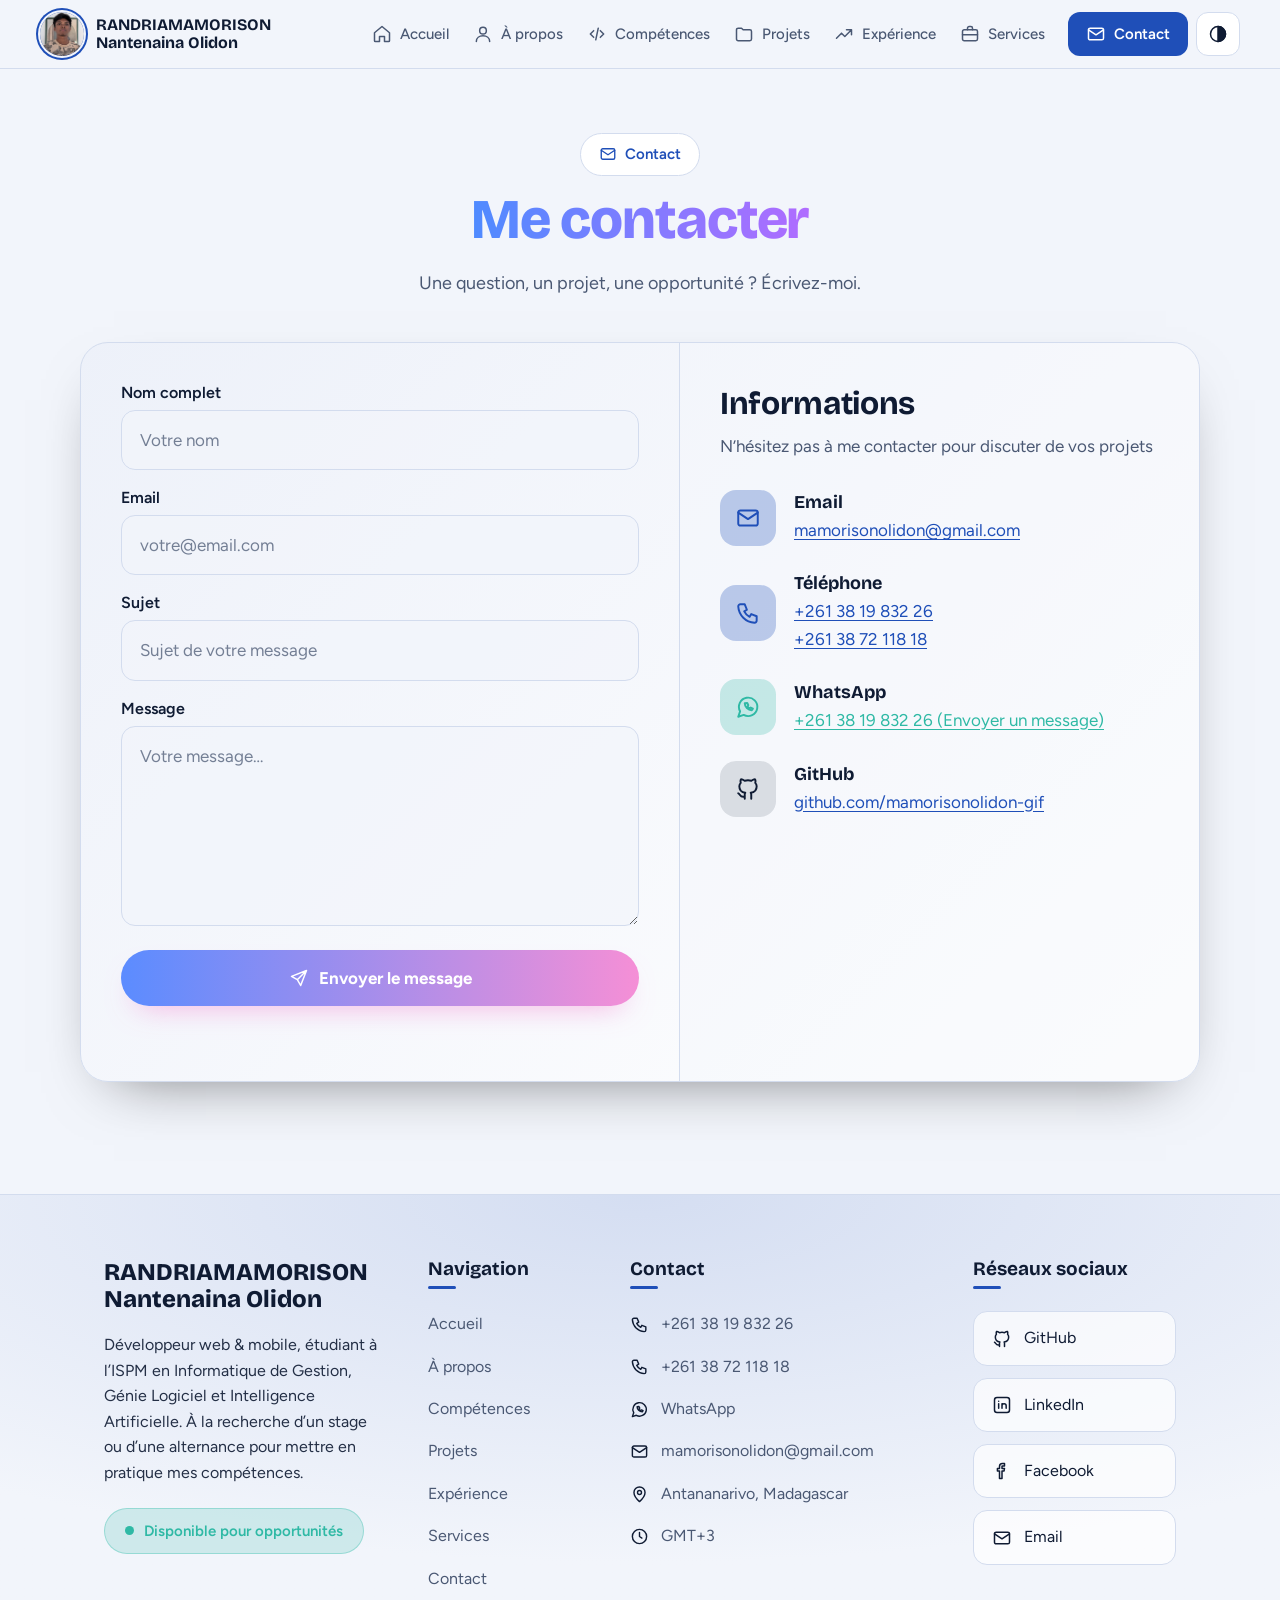
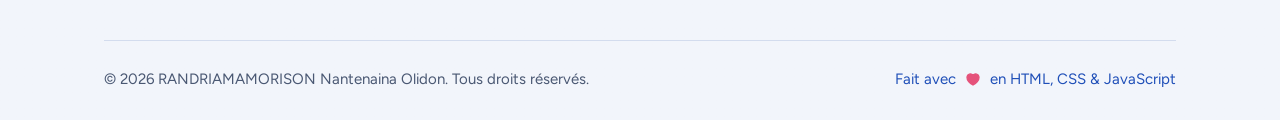
==== contact.html @ e55397c0 "portfolio" ====
<!DOCTYPE html>
<html lang="fr">
<head>
<meta charset="utf-8">
<meta name="viewport" content="width=device-width, initial-scale=1, viewport-fit=cover">
<title>Contact – RANDRIAMAMORISON Nantenaina Olidon</title>
<link href="https://fonts.googleapis.com/css2?family=Bricolage+Grotesque:wght@500;700;800&family=Figtree:wght@400;500;600&display=swap" rel="stylesheet">
<link rel="stylesheet" href="style.css">
</head>
<body>
<svg width="0" height="0" style="position:absolute" aria-hidden="true"><defs>
<symbol id="i-home" viewBox="0 0 24 24"><path d="M3 10.5 12 3l9 7.5V20a1 1 0 0 1-1 1h-5v-6H9v6H4a1 1 0 0 1-1-1z"/></symbol>
<symbol id="i-user" viewBox="0 0 24 24"><circle cx="12" cy="8" r="4"/><path d="M4 21c0-4.4 3.6-7 8-7s8 2.6 8 7"/></symbol>
<symbol id="i-code" viewBox="0 0 24 24"><path d="m8 8-4 4 4 4M16 8l4 4-4 4M13.5 5l-3 14"/></symbol>
<symbol id="i-folder" viewBox="0 0 24 24"><path d="M3 7a2 2 0 0 1 2-2h4l2 2h8a2 2 0 0 1 2 2v9a2 2 0 0 1-2 2H5a2 2 0 0 1-2-2z"/></symbol>
<symbol id="i-trend" viewBox="0 0 24 24"><path d="m3 17 6-6 4 4 8-8M15 7h6v6"/></symbol>
<symbol id="i-brief" viewBox="0 0 24 24"><rect x="3" y="7" width="18" height="13" rx="2"/><path d="M9 7V5a2 2 0 0 1 2-2h2a2 2 0 0 1 2 2v2M3 13h18"/></symbol>
<symbol id="i-mail" viewBox="0 0 24 24"><rect x="3" y="5" width="18" height="14" rx="2"/><path d="m3 7 9 6 9-6"/></symbol>
<symbol id="i-menu" viewBox="0 0 24 24"><path d="M4 6h16M4 12h16M4 18h16"/></symbol>
<symbol id="i-x" viewBox="0 0 24 24"><path d="M6 6l12 12M18 6 6 18"/></symbol>
<symbol id="i-theme" viewBox="0 0 24 24"><circle cx="12" cy="12" r="9"/><path d="M12 3v18a9 9 0 0 0 0-18z" fill="currentColor"/></symbol>
<symbol id="i-github" viewBox="0 0 24 24"><path d="M9 19c-4.3 1.4-4.3-2.5-6-3m12 5v-3.5c0-1 .1-1.4-.5-2 2.8-.3 5.5-1.4 5.5-6a4.6 4.6 0 0 0-1.3-3.2 4.2 4.2 0 0 0-.1-3.2s-1.1-.3-3.5 1.3a12.3 12.3 0 0 0-6.2 0C6.5 2.8 5.4 3.1 5.4 3.1a4.2 4.2 0 0 0-.1 3.2A4.6 4.6 0 0 0 4 9.5c0 4.6 2.7 5.7 5.5 6-.6.6-.6 1.2-.5 2V21"/></symbol>
<symbol id="i-server" viewBox="0 0 24 24"><rect x="3" y="4" width="18" height="6" rx="1.5"/><rect x="3" y="14" width="18" height="6" rx="1.5"/><path d="M7 7h.01M7 17h.01"/></symbol>
<symbol id="i-phone" viewBox="0 0 24 24"><rect x="7" y="2.5" width="10" height="19" rx="2.5"/><path d="M11 18.5h2"/></symbol>
<symbol id="i-db" viewBox="0 0 24 24"><ellipse cx="12" cy="6" rx="8" ry="3"/><path d="M4 6v6c0 1.7 3.6 3 8 3s8-1.3 8-3V6M4 12v6c0 1.7 3.6 3 8 3s8-1.3 8-3v-6"/></symbol>
<symbol id="i-tool" viewBox="0 0 24 24"><path d="M14.7 6.3a4 4 0 0 0-5.4 5.4L3 18l3 3 6.3-6.3a4 4 0 0 0 5.4-5.4l-2.6 2.6-2.4-.6-.6-2.4z"/></symbol>
<symbol id="i-globe" viewBox="0 0 24 24"><circle cx="12" cy="12" r="9"/><path d="M3 12h18M12 3c2.5 2.5 3.5 5.5 3.5 9s-1 6.5-3.5 9c-2.5-2.5-3.5-5.5-3.5-9S9.5 5.5 12 3z"/></symbol>
<symbol id="i-cap" viewBox="0 0 24 24"><path d="m2 9 10-5 10 5-10 5z"/><path d="M6 11.5V16c0 1.5 2.7 3 6 3s6-1.5 6-3v-4.500M22 9v6"/></symbol>
<symbol id="i-branch" viewBox="0 0 24 24"><circle cx="6" cy="5" r="2"/><circle cx="6" cy="19" r="2"/><circle cx="18" cy="8" r="2"/><path d="M6 7v10M18 10c0 4-6 3-12 7"/></symbol>
<symbol id="i-check" viewBox="0 0 24 24"><circle cx="12" cy="12" r="9"/><path d="m8 12.5 3 3 5-6"/></symbol>
<symbol id="i-ext" viewBox="0 0 24 24"><path d="M14 4h6v6M20 4 10 14M18 14v5a1 1 0 0 1-1 1H5a1 1 0 0 1-1-1V7a1 1 0 0 1 1-1h5"/></symbol>
<symbol id="i-arrow" viewBox="0 0 24 24"><path d="M5 12h14M13 6l6 6-6 6"/></symbol>
<symbol id="i-call" viewBox="0 0 24 24"><path d="M5 4h4l2 5-2.5 1.5a11 11 0 0 0 5 5L15 13l5 2v4a2 2 0 0 1-2 2A16 16 0 0 1 3 6a2 2 0 0 1 2-2z"/></symbol>
<symbol id="i-wa" viewBox="0 0 24 24"><path d="M3 21l1.700-5A8.5 8.5 0 1 1 8 19.3z"/><path d="M9 8.5c0 3.500 3 6.500 6.500 6.500l1-1.5-2-1-1 .8a4 4 0 0 1-2-2l.8-1-1-2z"/></symbol>
<symbol id="i-send" viewBox="0 0 24 24"><path d="M21 3 10 14M21 3l-7 18-4-7-7-4z"/></symbol>
<symbol id="i-pin" viewBox="0 0 24 24"><path d="M12 21s7-6.2 7-11.5a7 7 0 0 0-14 0C5 14.8 12 21 12 21z"/><circle cx="12" cy="9.5" r="2.5"/></symbol>
<symbol id="i-clock" viewBox="0 0 24 24"><circle cx="12" cy="12" r="9"/><path d="M12 7v5l3 2"/></symbol>
<symbol id="i-in" viewBox="0 0 24 24"><rect x="3" y="3" width="18" height="18" rx="3"/><path d="M8 10.5V16M8 7.5v.01M12 16v-5.5M12 13c0-1.5 1-2.5 2.5-2.5S17 11.5 17 13v3"/></symbol>
<symbol id="i-fb" viewBox="0 0 24 24"><path d="M15 3h-2.5A3.5 3.5 0 0 0 9 6.5V9H6.5v3H9v9h3v-9h2.5l.5-3h-3V6.5c0-.3.2-.5.5-.5H15z"/></symbol>
<symbol id="i-heart" viewBox="0 0 24 24"><path d="M12 20s-8-4.8-8-10.5A4.5 4.5 0 0 1 12 7a4.5 4.5 0 0 1 8 2.5C20 15.2 12 20 12 20z" fill="currentColor"/></symbol>
</defs></svg>
<header><div class="bar">
<a class="brand" href="index.html" aria-label="Accueil"><span class="logo" aria-hidden="true"><img src="assets/olidon.jpg" alt="" onerror="this.remove()"></span><span class="who"><b>RANDRIAMAMORISON  <br><span>Nantenaina Olidon</span></b></span></a>
<nav id="nav" aria-label="Navigation principale"><a href="index.html#accueil"><svg class="i" aria-hidden="true"><use href="#i-home"/></svg><span>Accueil</span></a><a href="index.html#apropos"><svg class="i" aria-hidden="true"><use href="#i-user"/></svg><span>À propos</span></a><a href="index.html#competences"><svg class="i" aria-hidden="true"><use href="#i-code"/></svg><span>Compétences</span></a><a href="index.html#projets"><svg class="i" aria-hidden="true"><use href="#i-folder"/></svg><span>Projets</span></a><a href="index.html#experience"><svg class="i" aria-hidden="true"><use href="#i-trend"/></svg><span>Expérience</span></a><a href="index.html#services"><svg class="i" aria-hidden="true"><use href="#i-brief"/></svg><span>Services</span></a><a class="nav-contact on" href="contact.html" aria-current="page"><svg class="i" aria-hidden="true"><use href="#i-mail"/></svg><span>Me contacter</span></a></nav>
<div class="actions">
<a class="cta" href="contact.html"><svg class="i" aria-hidden="true"><use href="#i-mail"/></svg>Contact</a>
<button class="ibtn" id="t" type="button" aria-label="Changer de thème"><svg class="i" aria-hidden="true"><use href="#i-theme"/></svg></button>
<button class="ibtn burger" id="bg" type="button" aria-label="Ouvrir le menu" aria-expanded="false" aria-controls="nav"><svg class="i" aria-hidden="true"><use href="#i-menu"/></svg></button>
</div>
</div></header>
<main class="cpage">
<div class="sk-intro">
<span class="sk-pill"><svg class="i" aria-hidden="true"><use href="#i-mail"/></svg>Contact</span>
<h1 class="sk-title">Me contacter</h1>
<p class="sk-sub">Une question, un projet, une opportunité ? Écrivez-moi.</p>
</div>
<div class="cgrid">
<form id="f" class="cform" novalidate>
<div class="fld"><label for="n">Nom complet</label><input id="n" name="nom" type="text" placeholder="Votre nom" autocomplete="name" required></div>
<div class="fld"><label for="e">Email</label><input id="e" name="email" type="email" placeholder="votre@email.com" autocomplete="email" required></div>
<div class="fld"><label for="s">Sujet</label><input id="s" name="sujet" type="text" placeholder="Sujet de votre message"></div>
<div class="fld"><label for="m">Message</label><textarea id="m" name="message" rows="6" placeholder="Votre message…" required></textarea></div>
<button class="cform-send" type="submit"><svg class="i" aria-hidden="true"><use href="#i-send"/></svg>Envoyer le message</button>
<p id="fs" class="fstatus" role="status" aria-live="polite"></p>
</form>
<aside class="cinfo">
<h2>Informations</h2>
<p>N’hésitez pas à me contacter pour discuter de vos projets</p>
<ul class="ci-list">
<li class="ci-item"><span class="ci-ico ico-blue"><svg class="i" aria-hidden="true"><use href="#i-mail"/></svg></span><div><b>Email</b><a href="mailto:mamorisonolidon@gmail.com">mamorisonolidon@gmail.com</a></div></li>
<li class="ci-item"><span class="ci-ico ico-blue"><svg class="i" aria-hidden="true"><use href="#i-call"/></svg></span><div><b>Téléphone</b><a href="tel:+261381983226">+261 38 19 832 26</a><br><a href="tel:+261387211818">+261 38 72 118 18</a></div></li>
<li class="ci-item"><span class="ci-ico ico-green"><svg class="i" aria-hidden="true"><use href="#i-wa"/></svg></span><div><b>WhatsApp</b><a class="wa" href="https://wa.me/261381983226" target="_blank" rel="noopener noreferrer">+261 38 19 832 26 (Envoyer un message)</a></div></li>
<li class="ci-item"><span class="ci-ico ico-grey"><svg class="i" aria-hidden="true"><use href="#i-github"/></svg></span><div><b>GitHub</b><a href="https://github.com/mamorisonolidon-gif" target="_blank" rel="noopener noreferrer">github.com/mamorisonolidon-gif</a></div></li>
</ul>
</aside>
</div>
</main>
<footer class="ft">
<div class="ft-in">
<div class="ft-grid">
<div class="ft-brand">
<a class="ft-name" href="index.html">RANDRIAMAMORISON<br>Nantenaina Olidon</a>
<p>Développeur web &amp; mobile, étudiant à l’ISPM en Informatique de Gestion, Génie Logiciel et Intelligence Artificielle. À la recherche d’un stage ou d’une alternance pour mettre en pratique mes compétences.</p>
<span class="ft-avail"><i aria-hidden="true"></i>Disponible pour opportunités</span>
</div>
<div class="ft-col" role="navigation" aria-label="Navigation du pied de page"><h3>Navigation</h3><ul class="ft-links"><li><a href="index.html#accueil">Accueil</a></li><li><a href="index.html#apropos">À propos</a></li><li><a href="index.html#competences">Compétences</a></li><li><a href="index.html#projets">Projets</a></li><li><a href="index.html#experience">Expérience</a></li><li><a href="index.html#services">Services</a></li><li><a href="contact.html">Contact</a></li></ul></div>
<div class="ft-col"><h3>Contact</h3><ul class="ft-contact">
<li><svg class="i" aria-hidden="true"><use href="#i-call"/></svg><a href="tel:+261381983226">+261 38 19 832 26</a></li>
<li><svg class="i" aria-hidden="true"><use href="#i-call"/></svg><a href="tel:+261387211818">+261 38 72 118 18</a></li>
<li><svg class="i" aria-hidden="true"><use href="#i-wa"/></svg><a href="https://wa.me/261381983226" target="_blank" rel="noopener noreferrer">WhatsApp</a></li>
<li><svg class="i" aria-hidden="true"><use href="#i-mail"/></svg><a href="mailto:mamorisonolidon@gmail.com">mamorisonolidon@gmail.com</a></li>
<li><svg class="i" aria-hidden="true"><use href="#i-pin"/></svg><span>Antananarivo, Madagascar</span></li>
<li><svg class="i" aria-hidden="true"><use href="#i-clock"/></svg><span>GMT+3</span></li>
</ul></div>
<div class="ft-col"><h3>Réseaux sociaux</h3><ul class="ft-social">
<li><a href="https://github.com/mamorisonolidon-gif" target="_blank" rel="noopener noreferrer"><svg class="i" aria-hidden="true"><use href="#i-github"/></svg>GitHub</a></li>
<li><a href="https://www.linkedin.com/in/VOTRE-PROFIL" target="_blank" rel="noopener noreferrer"><svg class="i" aria-hidden="true"><use href="#i-in"/></svg>LinkedIn</a></li>
<li><a href="https://www.facebook.com/Olidon.Randriamamorison" target="_blank" rel="noopener noreferrer"><svg class="i" aria-hidden="true"><use href="#i-fb"/></svg>Facebook</a></li>
<li><a href="mailto:mamorisonolidon@gmail.com"><svg class="i" aria-hidden="true"><use href="#i-mail"/></svg>Email</a></li>
</ul></div>
</div>
<div class="ft-bottom"><span>© 2026 RANDRIAMAMORISON Nantenaina Olidon. Tous droits réservés.</span><span class="ft-made">Fait avec <svg class="i" aria-hidden="true"><use href="#i-heart"/></svg> en HTML, CSS &amp; JavaScript</span></div>
</div>
</footer>
<script src="script.js"></script>
</body>
</html>
---- style.css ----
:root{--bg:#F2F5FB;--surface:#fff;--ink:#0F1B33;--muted:#4A5873;--blue:#1F4FB8;--blue-ink:#fff;--line:#D3DCEE;--code:#0F1B33;--code-ink:#DCE6FA;--hbg:rgba(242,245,251,.88);
--h:'Bricolage Grotesque','Segoe UI',system-ui,sans-serif;--b:'Figtree','Segoe UI',system-ui,sans-serif;
box-sizing:border-box;padding-top:env(safe-area-inset-top,0px);padding-bottom:env(safe-area-inset-bottom,0px)}
@media (prefers-color-scheme:dark){:root:not([data-theme="light"]){--bg:#0B1322;--surface:#131E35;--ink:#E7EDF9;--muted:#9FB0CF;--blue:#7DA5FF;--blue-ink:#0B1322;--line:#24314F;--code:#070D18;--code-ink:#DCE6FA;--hbg:rgba(11,19,34,.88)}}
:root[data-theme="dark"]{--bg:#0B1322;--surface:#131E35;--ink:#E7EDF9;--muted:#9FB0CF;--blue:#7DA5FF;--blue-ink:#0B1322;--line:#24314F;--code:#070D18;--code-ink:#DCE6FA;--hbg:rgba(11,19,34,.88)}
*,*::before,*::after{box-sizing:border-box}
html{scroll-behavior:smooth;scroll-padding-top:calc(88px + env(safe-area-inset-top,0px))}
body{margin:0;background:var(--bg);color:var(--ink);font:400 17px/1.65 var(--b)}
body::before{content:"";position:fixed;inset:0 0 auto;height:env(safe-area-inset-top,0px);background:var(--hbg);z-index:10}
a{color:inherit}
:focus-visible{outline:3px solid var(--blue);outline-offset:3px;border-radius:6px}
header{position:sticky;top:env(safe-area-inset-top,0px);z-index:9;background:var(--hbg);backdrop-filter:blur(10px);border-bottom:1px solid var(--line)}
.bar{max-width:1120px;margin:auto;padding:12px 24px;display:flex;align-items:center;gap:20px;justify-content:space-between}
.brand{display:flex;align-items:center;gap:12px;text-decoration:none;font:700 17px/1.1 var(--h)}
.logo{width:42px;height:42px;border-radius:50%;background:var(--blue);color:var(--blue-ink);display:grid;place-items:center;font:800 16px var(--h)}
nav{display:flex;gap:4px;flex-wrap:wrap}
nav a{text-decoration:none;padding:8px 12px;border-radius:8px;font-weight:500;color:var(--muted)}
nav a:hover{color:var(--ink);background:var(--surface)}
.theme{border:1px solid var(--line);background:var(--surface);color:var(--ink);border-radius:8px;padding:8px 12px;font:500 15px var(--b);cursor:pointer}
main{max-width:1120px;margin:auto;padding:0 24px}
section{padding:88px 0 8px}
h1,h2,h3{font-family:var(--h);line-height:1.08;margin:0}
h1{font-size:clamp(40px,6.4vw,76px);font-weight:800;letter-spacing:-.02em}
h1 span{color:var(--blue)}
h2{font-size:clamp(28px,4vw,40px);font-weight:700;margin-bottom:28px;letter-spacing:-.01em}
h3{font-size:21px;font-weight:700;margin-bottom:8px}
p{margin:0 0 16px;max-width:62ch}
.hero{display:grid;grid-template-columns:1.1fr .9fr;gap:48px;align-items:center;padding-top:72px;min-height:calc(100vh - 80px)}
.lead{font-size:19px;color:var(--muted);margin:24px 0 32px}
.btns{display:flex;gap:12px;flex-wrap:wrap}
.btn{display:inline-block;text-decoration:none;font-weight:600;padding:13px 22px;border-radius:10px;border:1.5px solid var(--blue)}
.btn.p{background:var(--blue);color:var(--blue-ink)}
.btn.s{color:var(--blue)}
.btn:hover{transform:translateY(-1px)}
.code{background:var(--code);color:var(--code-ink);border-radius:14px;overflow:hidden;box-shadow:0 20px 50px -20px rgba(15,27,51,.5);font:14.5px/1.75 ui-monospace,'Cascadia Code',Consolas,monospace}
.code .top{display:flex;gap:7px;padding:12px 16px;background:rgba(255,255,255,.06)}
.code .top i{width:11px;height:11px;border-radius:50%;background:#52627F}
.code pre{margin:0;padding:20px 22px;overflow-x:auto}
.k{color:#7DA5FF}.s{color:#9BE3B0}.c{color:#7E8CA8}
.cur{display:inline-block;width:8px;height:16px;background:#7DA5FF;vertical-align:-2px;animation:b 1.1s steps(2) infinite}
@keyframes b{50%{opacity:0}}
.about{display:grid;grid-template-columns:1.3fr 1fr;gap:48px}
.facts{display:grid;gap:0;border-top:1px solid var(--line);align-self:start}
.facts div{display:flex;justify-content:space-between;gap:16px;padding:14px 0;border-bottom:1px solid var(--line)}
.facts b{font-weight:600}.facts span{color:var(--muted);text-align:right}
.skills{display:grid;grid-template-columns:repeat(3,1fr);gap:20px}
.box{background:var(--surface);border:1px solid var(--line);border-radius:14px;padding:24px}
.tags{display:flex;flex-wrap:wrap;gap:8px;margin-top:12px}
.tags li{list-style:none;border:1px solid var(--line);border-radius:999px;padding:4px 12px;font-size:15px}
ul.tags{padding:0;margin:12px 0 0}
.proj{display:grid;gap:0;border-top:1px solid var(--line)}
.row{display:grid;grid-template-columns:1fr 1.4fr auto;gap:24px;align-items:start;padding:28px 0;border-bottom:1px solid var(--line)}
.row p{margin:0;color:var(--muted)}
.row .tags{margin-top:0;justify-content:flex-end}
.tl{border-left:2px solid var(--blue);padding-left:28px;display:grid;gap:36px;margin-left:6px}
.tl small{color:var(--muted);font-size:15px}
.tl p{margin:6px 0 0;color:var(--muted)}
.svc{display:grid;grid-template-columns:repeat(2,1fr);gap:20px}
.svc p{margin:0;color:var(--muted)}
.contact{text-align:left;padding-bottom:88px}
.contact .mail{font:700 clamp(22px,4vw,40px) var(--h);color:var(--blue);word-break:break-all}
footer{border-top:1px solid var(--line);padding:24px;text-align:center;color:var(--muted);font-size:15px}
.note{font-size:14px;color:var(--muted);margin-top:20px}
@media (max-width:860px){.hero,.about,.skills,.svc{grid-template-columns:1fr}.hero{min-height:0}.row{grid-template-columns:1fr}.row .tags{justify-content:flex-start}.bar{flex-wrap:wrap}}
@media (prefers-reduced-motion:reduce){.cur{animation:none}html{scroll-behavior:auto}.btn:hover{transform:none}}
.logo{position:relative;overflow:hidden}.logo img{position:absolute;inset:0;width:100%;height:100%;object-fit:cover}
.grid4{display:grid;grid-template-columns:repeat(auto-fill,minmax(150px,1fr));gap:12px}
.tile{background:var(--surface);border:1px solid var(--line);border-radius:12px;padding:14px;text-align:center;font-weight:500;font-size:16px}
.tile small{color:var(--muted);font-weight:400}
h3.dot{margin:24px 0 12px}h3.dot::before{content:"";display:inline-block;width:10px;height:10px;border-radius:50%;background:var(--blue);margin-right:10px}
h3.sub{margin:48px 0 4px;font-size:26px}
.cards{display:grid;grid-template-columns:repeat(3,1fr);gap:20px}
.card{display:flex;flex-direction:column;background:var(--surface);border:1px solid var(--line);border-radius:14px;overflow:hidden}
.thumb{aspect-ratio:16/9;display:grid;place-items:center;background:linear-gradient(135deg,var(--blue),#0F1B33);color:#fff;font:700 22px var(--h);text-align:center;padding:12px}
.thumb small{font:400 14px var(--b);opacity:.85}
.card .in{padding:20px;display:flex;flex-direction:column;gap:8px;flex:1}
.card h3{margin:0}.card p{margin:0;color:var(--muted);font-size:16px}
.badge{font-size:13px;color:var(--blue);border:1px solid var(--line);border-radius:999px;padding:2px 10px;align-self:flex-start}
.jobs{display:grid;gap:20px}
.jobhead{display:flex;justify-content:space-between;gap:8px 16px;flex-wrap:wrap;margin-bottom:12px}
.jobhead small{color:var(--muted);font-size:15px}.co{color:var(--blue);font-weight:600}
.box ul:not(.tags){margin:0;padding-left:20px;color:var(--muted)}
.box>h3+.facts{margin-top:8px}.ok{color:#2E8B57;font-weight:600}
.contactgrid{display:grid;grid-template-columns:1fr 1fr;gap:48px}
form label{display:block;font-weight:600;font-size:15px;margin-bottom:6px}
input,textarea{width:100%;font:inherit;color:var(--ink);background:var(--surface);border:1px solid var(--line);border-radius:10px;padding:12px 14px;margin-bottom:16px}
button.btn{cursor:pointer;font:inherit;font-weight:600;width:100%}
code{font-size:.92em}
@media (max-width:860px){.cards,.contactgrid{grid-template-columns:1fr}}
/* ===== Header professionnel & responsive ===== */
html{scroll-padding-top:calc(84px + env(safe-area-inset-top,0px))}
html.nav-open{overflow:hidden}
header{background:var(--hbg);-webkit-backdrop-filter:saturate(160%) blur(12px);backdrop-filter:saturate(160%) blur(12px);transition:box-shadow .2s}
header.sc{box-shadow:0 8px 24px -14px rgba(15,27,51,.4)}
.bar{max-width:1240px;margin:auto;padding:0 20px;height:68px;display:flex;align-items:center;justify-content:space-between;gap:12px;flex-wrap:nowrap}
.brand{display:flex;align-items:center;gap:12px;text-decoration:none;min-width:0;font:inherit}
.brand .logo{flex:none;width:44px;height:44px;box-shadow:0 0 0 2px var(--bg),0 0 0 4px var(--blue)}
.who{display:flex;flex-direction:column;line-height:1.15;min-width:0}
.who b{font:700 16px/1.15 var(--h);white-space:nowrap}
.who small{font-size:12.5px;color:var(--muted);letter-spacing:.02em;white-space:nowrap}
nav{display:flex;gap:2px;flex-wrap:nowrap;margin-left:auto}
nav a{display:flex;align-items:center;gap:8px;padding:9px 11px;border-radius:10px;font-weight:500;font-size:15px;color:var(--muted);text-decoration:none;white-space:nowrap;-webkit-tap-highlight-color:transparent}
nav a:hover{color:var(--ink);background:var(--surface)}
nav a.on{color:var(--blue);background:color-mix(in srgb,var(--blue) 12%,transparent)}
.nav-contact{display:none}
.actions{display:flex;align-items:center;gap:8px}
.i{width:20px;height:20px;fill:none;stroke:currentColor;stroke-width:1.8;stroke-linecap:round;stroke-linejoin:round;flex:none}
.ibtn{width:44px;height:44px;display:grid;place-items:center;border-radius:12px;border:1px solid var(--line);background:var(--surface);color:var(--ink);cursor:pointer;padding:0;-webkit-tap-highlight-color:transparent}
.ibtn:hover{border-color:var(--blue);color:var(--blue)}
.burger{display:none}
.cta{display:inline-flex;align-items:center;gap:8px;background:var(--blue);color:var(--blue-ink);text-decoration:none;font-weight:600;font-size:15px;height:44px;padding:0 18px;border-radius:12px}
.cta:hover{filter:brightness(1.08)}
@media (max-width:1180px){
.burger{display:grid}.cta{display:none}
nav{position:absolute;top:100%;left:0;right:0;margin:0;flex-direction:column;gap:4px;padding:12px 16px calc(16px + env(safe-area-inset-bottom,0px));background:var(--bg);border-bottom:1px solid var(--line);max-height:calc(100vh - 68px - env(safe-area-inset-top,0px));max-height:calc(100dvh - 68px - env(safe-area-inset-top,0px));overflow-y:auto;box-shadow:0 24px 40px -20px rgba(15,27,51,.5);visibility:hidden;opacity:0;transform:translateY(-8px);transition:opacity .18s,transform .18s,visibility .18s}
nav.open{visibility:visible;opacity:1;transform:none}
nav a{min-height:52px;font-size:17px;padding:12px 14px}
nav .nav-contact{display:flex;justify-content:center;background:var(--blue);color:var(--blue-ink);margin-top:8px;font-weight:600}
nav .nav-contact:hover{background:var(--blue);color:var(--blue-ink)}
}
@media (max-width:480px){
.bar{padding:0 12px;height:64px;gap:8px}
.brand{gap:10px}.brand .logo{width:40px;height:40px}
.who b{font-size:15px}.who b span{display:block}
.who small{display:none}
nav{max-height:calc(100vh - 64px - env(safe-area-inset-top,0px));max-height:calc(100dvh - 64px - env(safe-area-inset-top,0px))}
main{padding:0 18px}
}
@media (prefers-reduced-motion:reduce){nav{transition:none}}

.card-links{margin-top:auto;padding-top:16px}
.btn.gh{display:inline-flex;align-items:center;gap:8px;padding:10px 18px;font-size:15px}
.btn.gh .i{width:18px;height:18px;flex:none}

/* ===== Compétences : cartes par catégorie ===== */
:root{--pink:#E5527A;--orange:#E8963A;--teal:#2FB9A5;--c-front:#38BDF8;--c-back:#34D399;--c-mob:#4ADE80;--c-db:#A78BFA;--c-tools:#F472B6;--c-lang:#FBBF24;--grad:linear-gradient(90deg,#4F8BFF,#B06CFF)}
.sk-intro{text-align:center;display:grid;justify-items:center;gap:14px;margin-bottom:44px}
.sk-pill{display:inline-flex;align-items:center;gap:8px;padding:8px 18px;border-radius:999px;background:var(--surface);border:1px solid var(--line);color:var(--blue);font-weight:600;font-size:15px}
.sk-pill .i{width:18px;height:18px}
.sk-title{margin:0;font-size:clamp(32px,5.4vw,56px);font-weight:800;letter-spacing:-.02em;background:var(--grad);-webkit-background-clip:text;background-clip:text;color:transparent;-webkit-text-fill-color:transparent;padding-bottom:.08em}
.sk-sub{margin:0;color:var(--muted);font-size:18px;max-width:none}.sk-sub b{color:var(--blue);margin:0 4px}
.sk-grid{display:grid;grid-template-columns:repeat(3,1fr);gap:24px;align-items:start}
.sk-card{--acc:var(--blue);background:linear-gradient(180deg,color-mix(in srgb,var(--surface) 92%,var(--acc)),var(--surface));border:1px solid var(--line);border-radius:22px;overflow:hidden;box-shadow:0 18px 40px -26px rgba(0,0,0,.55);transition:transform .25s,border-color .25s,box-shadow .25s}
.sk-card:hover{transform:translateY(-4px);border-color:color-mix(in srgb,var(--acc) 55%,var(--line));box-shadow:0 24px 50px -24px color-mix(in srgb,var(--acc) 45%,transparent)}
.c-front{--acc:var(--c-front)}.c-back{--acc:var(--c-back)}.c-mob{--acc:var(--c-mob)}.c-db{--acc:var(--c-db)}.c-tools{--acc:var(--c-tools)}.c-lang{--acc:var(--c-lang)}
.sk-head{display:flex;align-items:center;gap:14px;padding:22px 26px;background:color-mix(in srgb,var(--bg) 55%,transparent);border-bottom:2px solid var(--acc);position:static;backdrop-filter:none;-webkit-backdrop-filter:none;box-shadow:none;height:auto;max-width:none}
.sk-head .i{width:30px;height:30px;color:var(--acc);stroke-width:1.7}
.sk-head h3{margin:0;font-size:24px}
.sk-list{list-style:none;margin:0;padding:12px 26px 24px;display:grid}
.sk-item{padding:16px 0 4px}
.sk-row{display:flex;justify-content:space-between;align-items:center;gap:12px;margin-bottom:10px}
.sk-name{font:700 17px var(--h)}
.sk-badge{font-size:13px;font-weight:600;padding:4px 12px;border-radius:999px;border:1px solid;white-space:nowrap}
.sk-badge.lv-d{color:var(--pink);background:color-mix(in srgb,var(--pink) 16%,transparent);border-color:color-mix(in srgb,var(--pink) 35%,transparent)}
.sk-badge.lv-i{color:var(--orange);background:color-mix(in srgb,var(--orange) 16%,transparent);border-color:color-mix(in srgb,var(--orange) 35%,transparent)}
.sk-badge.lv-a{color:var(--teal);background:color-mix(in srgb,var(--teal) 16%,transparent);border-color:color-mix(in srgb,var(--teal) 35%,transparent)}
.sk-meter{height:6px;border-radius:99px;background:color-mix(in srgb,var(--ink) 12%,transparent);overflow:hidden}
.sk-meter i{display:block;height:100%;width:var(--w);border-radius:inherit;background:linear-gradient(90deg,var(--acc),color-mix(in srgb,var(--acc) 55%,#fff));transform-origin:left;transition:transform 1s cubic-bezier(.2,.7,.2,1)}
.sk-anim .sk-meter i{transform:scaleX(0)}
.sk-anim .sk-card.vis .sk-meter i{transform:scaleX(1)}
@media (max-width:1000px){.sk-grid{grid-template-columns:repeat(2,1fr)}}
@media (max-width:640px){.sk-grid{grid-template-columns:1fr}.sk-sub{font-size:16px}.sk-head{padding:18px 20px}.sk-list{padding:8px 20px 20px}}
@media (prefers-reduced-motion:reduce){.sk-card,.sk-meter i{transition:none}.sk-anim .sk-meter i{transform:none}.sk-card:hover{transform:none}}

/* ===== Projets : cartes ===== */
.pj-grid{display:grid;grid-template-columns:repeat(3,1fr);gap:26px;align-items:stretch}
.pj-card{display:flex;flex-direction:column;background:linear-gradient(180deg,color-mix(in srgb,var(--surface) 90%,var(--blue)),var(--surface));border:1px solid var(--line);border-radius:24px;overflow:hidden;box-shadow:0 18px 40px -26px rgba(0,0,0,.55);transition:transform .25s,border-color .25s,box-shadow .25s}
.pj-card:hover{transform:translateY(-5px);border-color:color-mix(in srgb,var(--blue) 55%,var(--line));box-shadow:0 26px 50px -24px color-mix(in srgb,var(--blue) 50%,transparent)}
.pj-media{position:relative;aspect-ratio:16/10;background:linear-gradient(135deg,#1F4FB8,#6D4AE0 70%,#0F1B33);overflow:hidden}
.pj-media img{position:absolute;inset:0;width:100%;height:100%;object-fit:cover;object-position:top;transition:transform .5s}
.pj-card:hover .pj-media img{transform:scale(1.04)}
.pj-fallback{position:absolute;inset:0;display:grid;place-items:center;color:rgba(255,255,255,.35)}.pj-fallback .i{width:64px;height:64px;stroke-width:1.2}
.pj-media img+.pj-fallback{display:none}
.pj-badges{position:absolute;left:0;right:0;top:0;display:flex;align-items:center;gap:8px;padding:14px;background:linear-gradient(180deg,rgba(7,13,24,.55),transparent)}
.pj-cat,.pj-year,.pj-type{display:inline-flex;align-items:center;gap:6px;font:700 13.5px var(--h);padding:6px 14px;border-radius:999px;white-space:nowrap}
.pj-cat,.pj-year{background:rgba(11,19,34,.78);color:#fff;-webkit-backdrop-filter:blur(6px);backdrop-filter:blur(6px)}
.pj-year{margin-left:auto}
.pj-type{color:#fff}.pj-type .i{width:16px;height:16px}
.t-acad{background:#2FB98F}.t-collab{background:#F59E3A}.t-perso{background:#5B7CFF}
.pj-body{display:flex;flex-direction:column;gap:14px;padding:24px 24px 22px;flex:1}
.pj-body h3{margin:0;font-size:22px;line-height:1.2;background:var(--grad);-webkit-background-clip:text;background-clip:text;color:transparent;-webkit-text-fill-color:transparent;padding-bottom:.1em}
.pj-desc{margin:0;color:var(--muted);font-size:16px;line-height:1.55;display:-webkit-box;-webkit-line-clamp:3;-webkit-box-orient:vertical;overflow:hidden}
.pj-card.open .pj-desc{-webkit-line-clamp:unset;display:block}
.pj-tags{list-style:none;margin:0;padding:0;display:flex;flex-wrap:wrap;gap:8px}
.pj-tags li{font-size:14px;font-weight:500;padding:6px 14px;border-radius:999px;background:color-mix(in srgb,var(--blue) 18%,transparent);color:var(--blue)}
.pj-meta{display:flex;gap:18px;color:var(--muted);font-size:15px;margin-top:auto;padding-top:4px}
.pj-meta span{display:inline-flex;align-items:center;gap:7px}.pj-meta .i{width:17px;height:17px}
.pj-actions{display:flex;flex-wrap:wrap;gap:10px;border-top:1px solid var(--line);padding-top:18px}
.pj-btn{display:inline-flex;align-items:center;justify-content:center;gap:8px;height:44px;padding:0 18px;border-radius:999px;font:600 15px var(--b);text-decoration:none;cursor:pointer;border:1px solid transparent;transition:filter .2s,transform .2s;flex:1 1 auto;width:auto}
.pj-btn .i{width:18px;height:18px}
.pj-btn:hover{filter:brightness(1.12);transform:translateY(-1px)}
.pj-btn.more{background:color-mix(in srgb,var(--blue) 22%,transparent);color:var(--blue)}
.pj-card.open .pj-btn.more .i{transform:rotate(90deg)}
.pj-btn .i{transition:transform .2s}
.pj-btn.demo{background:color-mix(in srgb,var(--teal) 20%,transparent);color:var(--teal);border-color:color-mix(in srgb,var(--teal) 40%,transparent)}
.pj-btn.gh{background:color-mix(in srgb,var(--ink) 8%,transparent);color:var(--ink);border-color:var(--line)}
@media (max-width:1000px){.pj-grid{grid-template-columns:repeat(2,1fr)}}
@media (max-width:640px){.pj-grid{grid-template-columns:1fr}.pj-body{padding:20px}}
@media (prefers-reduced-motion:reduce){.pj-card,.pj-media img,.pj-btn,.pj-btn .i{transition:none}.pj-card:hover,.pj-btn:hover{transform:none}.pj-card:hover .pj-media img{transform:none}}
.pj-badges{gap:6px;padding:12px}
.pj-cat,.pj-year,.pj-type{font-size:12.5px;padding:5px 11px;gap:5px}
.pj-type .i{width:14px;height:14px}
.pj-cat{min-width:0;overflow:hidden;text-overflow:ellipsis}

/* ===== Contact ===== */
.contact{padding:88px 0 72px;text-align:center}
.ct-panel{position:relative;overflow:hidden;display:grid;justify-items:center;gap:22px;padding:72px 28px;border-radius:32px;border:1px solid var(--line);
background:radial-gradient(circle at 20% 25%,rgba(255,255,255,.55) 0 1px,transparent 1.5px) 0 0/90px 90px,radial-gradient(circle at 70% 60%,rgba(255,255,255,.45) 0 1px,transparent 1.5px) 0 0/130px 130px,radial-gradient(120% 90% at 50% 0%,#3B4FB8 0%,#1B2A6B 45%,#0E1738 100%);color:#fff;box-shadow:0 30px 70px -35px rgba(40,60,160,.7)}
.ct-pill{display:inline-flex;align-items:center;gap:10px;padding:10px 22px;border-radius:999px;background:rgba(79,139,255,.22);border:1px solid rgba(125,165,255,.35);color:#BFD3FF;font-weight:500;font-size:16px}
.ct-pill .i{width:19px;height:19px}
.ct-title{margin:0;max-width:16em;font-size:clamp(32px,5.6vw,58px);font-weight:800;line-height:1.12;letter-spacing:-.02em;color:#fff}
.ct-title span{background:linear-gradient(90deg,#7DA5FF,#F2A6FF);-webkit-background-clip:text;background-clip:text;color:transparent;-webkit-text-fill-color:transparent;padding-bottom:.1em}
.ct-sub{margin:0;max-width:44em;color:#C9D4F5;font-size:clamp(16px,2vw,19px)}
.ct-actions{display:flex;flex-wrap:wrap;justify-content:center;gap:14px;margin-top:10px}
.ct-btn{display:inline-flex;align-items:center;justify-content:center;gap:10px;min-height:54px;padding:0 30px;border-radius:999px;font:700 16px var(--b);text-decoration:none;transition:transform .2s,filter .2s,background .2s;word-break:break-all}
.ct-btn:hover{transform:translateY(-2px)}
.ct-btn.main{background:linear-gradient(90deg,#5B8CFF,#F58FD6);color:#fff;box-shadow:0 14px 30px -14px rgba(245,143,214,.8)}
.ct-btn.main:hover{filter:brightness(1.08)}
.ct-btn.ct-email{color:#fff;border:1px solid rgba(255,255,255,.28);background:rgba(255,255,255,.06)}
.ct-btn.ct-email:hover{background:rgba(255,255,255,.14)}
@media (max-width:640px){.ct-panel{padding:48px 20px;border-radius:26px}.ct-btn{width:100%}.ct-pill{font-size:14px;padding:9px 16px;text-align:left}}
@media (prefers-reduced-motion:reduce){.ct-btn{transition:none}.ct-btn:hover{transform:none}}
.ct-btn{word-break:normal}
@media (max-width:640px){.ct-btn.ct-email{font-size:14px;padding:0 16px;white-space:nowrap}}

/* ===== Page Contact ===== */
.cpage{padding:64px 0 72px}
.cpage .sk-title{font-size:clamp(34px,5.4vw,56px)}
.cgrid{display:grid;grid-template-columns:1.15fr 1fr;gap:0;border:1px solid var(--line);border-radius:28px;overflow:hidden;background:linear-gradient(135deg,color-mix(in srgb,var(--surface) 92%,var(--blue)),var(--surface));box-shadow:0 24px 60px -34px rgba(0,0,0,.6)}
.cform{padding:40px;display:grid;gap:4px;align-content:start}
.fld{display:grid;gap:8px;margin-bottom:14px}
.fld label{margin:0;font:600 16px var(--b)}
.fld input,.fld textarea{margin:0;padding:15px 18px;border-radius:14px;background:color-mix(in srgb,var(--bg) 70%,transparent);border:1px solid var(--line);color:var(--ink);font:inherit;resize:vertical;transition:border-color .2s,box-shadow .2s}
.fld input::placeholder,.fld textarea::placeholder{color:var(--muted);opacity:.75}
.fld input:focus,.fld textarea:focus{outline:none;border-color:var(--blue);box-shadow:0 0 0 3px color-mix(in srgb,var(--blue) 25%,transparent)}
.fld input:user-invalid,.fld textarea:user-invalid,.fld .bad{border-color:var(--pink)}
.cform-send{display:inline-flex;align-items:center;justify-content:center;gap:10px;width:100%;height:56px;border:0;border-radius:999px;background:linear-gradient(90deg,#5B8CFF,#F58FD6);color:#fff;font:700 17px var(--b);cursor:pointer;box-shadow:0 14px 30px -16px rgba(245,143,214,.8);transition:transform .2s,filter .2s;margin-top:6px}
.cform-send:hover{transform:translateY(-2px);filter:brightness(1.08)}
.cform-send .i{width:20px;height:20px}
.fstatus{margin:10px 0 0;min-height:1.4em;font-size:15px;color:var(--muted)}.fstatus.err{color:var(--pink)}.fstatus.ok{color:var(--teal)}
.cinfo{padding:44px 40px;border-left:1px solid var(--line);background:color-mix(in srgb,var(--bg) 40%,transparent)}
.cinfo h2{font-size:32px;margin:0 0 10px}
.cinfo>p{color:var(--muted);margin:0 0 30px}
.ci-list{list-style:none;margin:0;padding:0;display:grid;gap:26px}
.ci-item{display:flex;align-items:center;gap:18px}
.ci-item b{display:block;font:700 18px var(--h);margin-bottom:3px}
.ci-item a{color:var(--blue);word-break:break-word;text-underline-offset:3px}
.ci-item a.wa{color:var(--teal)}
.ci-ico{flex:none;width:56px;height:56px;border-radius:16px;display:grid;place-items:center}
.ci-ico .i{width:26px;height:26px}
.ico-blue{background:color-mix(in srgb,var(--blue) 28%,transparent);color:var(--blue)}
.ico-green{background:color-mix(in srgb,var(--teal) 25%,transparent);color:var(--teal)}
.ico-grey{background:color-mix(in srgb,var(--ink) 12%,transparent);color:var(--ink)}
nav a.nav-contact.on{background:var(--blue);color:var(--blue-ink)}
@media (max-width:900px){.cgrid{grid-template-columns:1fr}.cinfo{border-left:0;border-top:1px solid var(--line)}.cform,.cinfo{padding:28px 22px}}
@media (prefers-reduced-motion:reduce){.cform-send{transition:none}.cform-send:hover{transform:none}}

/* ===== Footer ===== */
footer.ft{margin-top:40px;padding:0;text-align:left;border-top:1px solid var(--line);color:var(--muted);font-size:16px;background:radial-gradient(120% 100% at 50% 0%,color-mix(in srgb,var(--blue) 14%,var(--bg)),var(--bg) 70%)}
.ft-in{max-width:1120px;margin:auto;padding:64px 24px 28px}
.ft-grid{display:grid;grid-template-columns:1.5fr .8fr 1.2fr 1fr;gap:40px}
.ft-name{display:inline-block;font:800 24px/1.15 var(--h);color:var(--ink);text-decoration:none;margin-bottom:18px}
.ft-brand p{margin:0 0 22px;max-width:36ch;color:var(--ink);opacity:.9;line-height:1.6}
.ft-avail{display:inline-flex;align-items:center;gap:10px;padding:10px 20px;border-radius:999px;background:color-mix(in srgb,var(--teal) 18%,transparent);border:1px solid color-mix(in srgb,var(--teal) 35%,transparent);color:var(--teal);font-weight:600;font-size:15px}
.ft-avail i{width:9px;height:9px;border-radius:50%;background:var(--teal);box-shadow:0 0 0 0 color-mix(in srgb,var(--teal) 60%,transparent);animation:ftp 2s infinite}
@keyframes ftp{70%{box-shadow:0 0 0 9px transparent}100%{box-shadow:0 0 0 0 transparent}}
.ft-col h3{font-size:19px;color:var(--ink);margin:0 0 22px;position:relative;padding-bottom:10px}
.ft-col h3::after{content:"";position:absolute;left:0;bottom:0;width:28px;height:3px;border-radius:3px;background:var(--blue)}
.ft-links,.ft-contact,.ft-social{list-style:none;margin:0;padding:0;display:grid}
.ft-links{gap:16px}.ft-contact{gap:16px}.ft-social{gap:12px}
.ft-links a,.ft-contact a{color:var(--muted);text-decoration:none;transition:color .2s}
.ft-links a:hover,.ft-contact a:hover{color:var(--blue)}
.ft-contact li{display:flex;align-items:center;gap:12px;word-break:break-word}
.ft-contact .i{width:19px;height:19px;color:var(--ink);flex:none}
.ft-op{padding:3px 11px;border-radius:999px;background:color-mix(in srgb,var(--blue) 22%,transparent);color:var(--blue);font-size:13px;font-weight:600}
.ft-social a{display:flex;align-items:center;gap:12px;padding:13px 18px;border-radius:14px;border:1px solid var(--line);background:color-mix(in srgb,var(--surface) 70%,transparent);color:var(--ink);text-decoration:none;transition:border-color .2s,transform .2s,background .2s}
.ft-social a:hover{border-color:var(--blue);transform:translateX(3px);background:var(--surface)}
.ft-social .i{width:20px;height:20px}
.ft-bottom{display:flex;justify-content:space-between;align-items:center;gap:12px 24px;flex-wrap:wrap;margin-top:48px;padding-top:26px;border-top:1px solid var(--line);font-size:15px}
.ft-made{display:inline-flex;align-items:center;gap:8px;color:var(--blue)}
.ft-made .i{width:18px;height:18px;color:var(--pink)}
@media (max-width:1000px){.ft-grid{grid-template-columns:1fr 1fr}}
@media (max-width:600px){.ft-grid{grid-template-columns:1fr;gap:34px}.ft-in{padding:48px 20px 24px}.ft-bottom{flex-direction:column;align-items:flex-start}}
@media (prefers-reduced-motion:reduce){.ft-avail i{animation:none}.ft-social a,.ft-links a{transition:none}.ft-social a:hover{transform:none}}
.ft-avail{width:fit-content;white-space:nowrap}
.ft-contact a[href^="tel"]{white-space:nowrap}.ft-op{white-space:nowrap}
.ft-grid{grid-template-columns:1.4fr .8fr 1.5fr 1fr}
@media (max-width:1000px){.ft-grid{grid-template-columns:1fr 1fr}}
@media (max-width:600px){.ft-grid{grid-template-columns:1fr}}

/* ===== Accueil moderne ===== */
.hero2{position:relative;display:grid;grid-template-columns:1.1fr .9fr;gap:56px;align-items:center;min-height:calc(100vh - 68px);padding:56px 0 48px}
.hx-glow{position:absolute;border-radius:50%;filter:blur(90px);opacity:.5;pointer-events:none;z-index:-1}
.hx-glow.g1{width:420px;height:420px;background:#4F6BFF;left:-120px;top:0}
.hx-glow.g2{width:380px;height:380px;background:#C06CFF;right:-100px;bottom:-40px;opacity:.38}
.hx-pill{display:inline-flex;align-items:center;gap:10px;padding:9px 18px;border-radius:999px;background:var(--surface);border:1px solid var(--line);font-weight:600;font-size:15px;color:var(--ink)}
.hx-pill i{width:9px;height:9px;border-radius:50%;background:var(--teal);animation:ftp 2s infinite}
.hero2 h1{margin:22px 0 18px;font-size:clamp(42px,6.6vw,84px);line-height:1.04;font-weight:800;letter-spacing:-.03em}
.hero2 h1 span{background:var(--grad);-webkit-background-clip:text;background-clip:text;color:transparent;-webkit-text-fill-color:transparent;padding-bottom:.08em}
.hx-lead{margin:0 0 30px;font-size:clamp(17px,2vw,20px);color:var(--muted);max-width:34em}
.hx-btns{display:flex;flex-wrap:wrap;gap:12px}
.hx-btn{display:inline-flex;align-items:center;gap:10px;height:54px;padding:0 26px;border-radius:999px;font:700 16px var(--b);text-decoration:none;border:1px solid transparent;transition:transform .2s,filter .2s,background .2s,border-color .2s}
.hx-btn .i{width:19px;height:19px}
.hx-btn:hover{transform:translateY(-2px)}
.hx-btn.main{background:linear-gradient(90deg,#4F8BFF,#B06CFF);color:#fff;box-shadow:0 16px 32px -16px rgba(120,110,255,.9)}
.hx-btn.main:hover{filter:brightness(1.08)}
.hx-btn.ghost{background:color-mix(in srgb,var(--surface) 70%,transparent);color:var(--ink);border-color:var(--line)}
.hx-btn.ghost:hover{border-color:var(--blue);background:var(--surface)}
.hx-stats{list-style:none;display:flex;flex-wrap:wrap;gap:12px 36px;margin:40px 0 0;padding:26px 0 0;border-top:1px solid var(--line)}
.hx-stats b{display:block;font:800 26px var(--h);color:var(--ink)}
.hx-stats span{color:var(--muted);font-size:14.5px}
.hx-visual{position:relative;justify-self:center;width:min(100%,440px)}
.hx-frame{position:relative;aspect-ratio:4/5;border-radius:36px;padding:6px;background:linear-gradient(145deg,#4F8BFF,#B06CFF 60%,#F58FD6);box-shadow:0 40px 80px -40px rgba(100,90,255,.75);overflow:hidden}
.hx-frame::before{content:"";position:absolute;inset:6px;border-radius:30px;background:linear-gradient(160deg,#1B2A6B,#0F1B33)}
.hx-frame img{position:absolute;inset:6px;width:calc(100% - 12px);height:calc(100% - 12px);object-fit:cover;object-position:center 20%;border-radius:30px}
.hx-initials{position:absolute;inset:0;display:grid;place-items:center;font:800 96px var(--h);color:rgba(255,255,255,.3)}
.hx-frame img+.hx-initials{display:none}
.hx-float{position:absolute;display:inline-flex;align-items:center;gap:9px;padding:11px 18px;border-radius:16px;background:color-mix(in srgb,var(--surface) 82%,transparent);border:1px solid var(--line);-webkit-backdrop-filter:blur(12px);backdrop-filter:blur(12px);font:700 15px var(--h);color:var(--ink);box-shadow:0 18px 40px -20px rgba(0,0,0,.6);animation:flt 6s ease-in-out infinite}
.hx-float .i{width:19px;height:19px;color:var(--blue)}
.hx-float.f1{left:-28px;top:12%}.hx-float.f2{right:-22px;top:46%;animation-delay:-2s}.hx-float.f3{left:6%;bottom:-18px;animation-delay:-4s}
@keyframes flt{50%{transform:translateY(-10px)}}

/* À propos */
.ab-grid{display:grid;grid-template-columns:1.3fr 1fr;gap:28px;align-items:start}
.ab-text p{max-width:none;color:var(--muted)}
.ab-text .ab-lead{font-size:20px;color:var(--ink)}
.ab-chips{display:flex;flex-wrap:wrap;gap:10px;margin-top:22px}
.ab-chips span{padding:8px 18px;border-radius:999px;background:color-mix(in srgb,var(--blue) 16%,transparent);color:var(--blue);font-weight:600;font-size:15px}
.ab-card{padding:30px;border-radius:24px;border:1px solid var(--line);background:linear-gradient(180deg,color-mix(in srgb,var(--surface) 90%,var(--blue)),var(--surface));box-shadow:0 20px 50px -34px rgba(0,0,0,.6)}
.ab-card h3{font-size:24px;margin:0 0 20px}
.ab-list{list-style:none;margin:0;padding:0;display:grid;gap:18px}
.ab-list li{display:flex;gap:16px;align-items:center}
.ab-ico{flex:none;width:46px;height:46px;border-radius:14px;display:grid;place-items:center;background:color-mix(in srgb,var(--blue) 20%,transparent);color:var(--blue)}
.ab-ico .i{width:22px;height:22px}
.ab-list small{display:block;color:var(--muted);font-size:14px;line-height:1.3}
.ab-list b{font-weight:600;word-break:break-word;line-height:1.4}

/* Parcours */
.tl-list{position:relative;display:grid;gap:26px;padding-left:34px;max-width:860px;margin:0 auto}
.tl-list::before{content:"";position:absolute;left:9px;top:8px;bottom:8px;width:2px;background:linear-gradient(180deg,#4F8BFF,#B06CFF,transparent)}
.tl-item{position:relative}
.tl-dot{position:absolute;left:-34px;top:26px;width:20px;height:20px;border-radius:50%;background:var(--bg);border:3px solid var(--blue)}
.tl-item.now .tl-dot{background:var(--teal);border-color:var(--teal);box-shadow:0 0 0 6px color-mix(in srgb,var(--teal) 25%,transparent)}
.tl-card{padding:26px 28px;border-radius:22px;border:1px solid var(--line);background:linear-gradient(180deg,color-mix(in srgb,var(--surface) 92%,var(--blue)),var(--surface));box-shadow:0 18px 44px -32px rgba(0,0,0,.6);transition:transform .25s,border-color .25s}
.tl-card:hover{transform:translateY(-3px);border-color:color-mix(in srgb,var(--blue) 50%,var(--line))}
.tl-head{display:flex;justify-content:space-between;align-items:flex-start;gap:12px 20px;flex-wrap:wrap;margin-bottom:14px}
.tl-head h3{margin:0 0 4px;font-size:22px}
.tl-sub{margin:0;color:var(--muted);font-size:15px;max-width:none}
.tl-year{padding:6px 16px;border-radius:999px;background:color-mix(in srgb,var(--blue) 18%,transparent);color:var(--blue);font:700 14px var(--h);white-space:nowrap}
.tl-item.now .tl-year{background:color-mix(in srgb,var(--teal) 20%,transparent);color:var(--teal)}
.tl-points{margin:0 0 16px;padding-left:20px;color:var(--muted);display:grid;gap:6px}
.tl-card .pj-tags{margin-top:0}

/* Services */
.sv-grid{display:grid;grid-template-columns:repeat(4,1fr);gap:20px}
.sv-card{padding:28px 24px;border-radius:22px;border:1px solid var(--line);background:linear-gradient(180deg,color-mix(in srgb,var(--surface) 92%,var(--blue)),var(--surface));transition:transform .25s,border-color .25s,box-shadow .25s}
.sv-card:hover{transform:translateY(-5px);border-color:color-mix(in srgb,var(--blue) 55%,var(--line));box-shadow:0 24px 50px -26px color-mix(in srgb,var(--blue) 55%,transparent)}
.sv-ico{display:grid;place-items:center;width:56px;height:56px;border-radius:16px;margin-bottom:18px;background:linear-gradient(135deg,#4F8BFF,#B06CFF);color:#fff}
.sv-ico .i{width:26px;height:26px}
.sv-card h3{font-size:20px;margin:0 0 8px}
.sv-card p{margin:0;color:var(--muted);font-size:16px}

/* Apparition au défilement */
.rv-on .rv{opacity:0;transform:translateY(24px);transition:opacity .7s,transform .7s}
.rv-on .rv.in{opacity:1;transform:none}

@media (max-width:1000px){.sv-grid{grid-template-columns:repeat(2,1fr)}.hero2{gap:40px}}
@media (max-width:860px){.hero2{grid-template-columns:1fr;min-height:0;padding-top:36px}.hx-visual{order:-1;width:min(78%,340px)}.ab-grid{grid-template-columns:1fr}.hx-float.f1{left:-10px}.hx-float.f2{right:-8px}}
@media (max-width:560px){.sv-grid{grid-template-columns:1fr}.tl-card{padding:20px}.tl-list{padding-left:30px}.hx-btn{flex:1 1 auto;justify-content:center}.hx-float{font-size:13px;padding:9px 13px}}
@media (prefers-reduced-motion:reduce){.hx-float,.hx-pill i{animation:none}.hx-btn,.tl-card,.sv-card{transition:none}.hx-btn:hover,.tl-card:hover,.sv-card:hover{transform:none}.rv-on .rv{opacity:1;transform:none;transition:none}}
body{overflow-x:clip}
.hero2 h1{font-size:clamp(40px,5.6vw,76px)}
.hx-btn{padding:0 22px}
@media (max-width:560px){.hx-glow.g2{right:-60px}}
.ab-list .ok{color:var(--teal)}

/* ===== Accueil v2 : étoiles, texte animé ===== */
.hero2::before{content:"";position:absolute;inset:-40px -50vw;z-index:-2;pointer-events:none;
background:radial-gradient(circle at 20% 25%,rgba(255,255,255,.5) 0 1px,transparent 1.5px) 0 0/110px 110px,radial-gradient(circle at 70% 60%,rgba(255,255,255,.4) 0 1px,transparent 1.5px) 0 0/170px 170px;opacity:.55;animation:twk 5s ease-in-out infinite alternate;-webkit-mask-image:radial-gradient(ellipse at center,#000 30%,transparent 75%);mask-image:radial-gradient(ellipse at center,#000 30%,transparent 75%)}
@media (prefers-color-scheme:light){:root:not([data-theme="dark"]) .hero2::before{opacity:.12;filter:invert(1)}}
:root[data-theme="light"] .hero2::before{opacity:.12;filter:invert(1)}
@keyframes twk{to{opacity:.25}}
.hx-hello{margin:22px 0 0;max-width:none;font-size:18px;color:var(--muted)}.hx-hello b{color:var(--ink)}
.hero2 h1{margin-top:8px}
.hx-type{margin:0 0 14px;max-width:none;font:700 clamp(19px,2.6vw,26px) var(--h);color:var(--ink)}
.hx-tw{color:var(--blue)}
.hx-caret{display:inline-block;width:3px;height:1em;margin-left:4px;vertical-align:-.12em;background:var(--blue);animation:b 1s steps(2) infinite}
.hx-social{display:flex;gap:10px;margin-top:26px}
.hx-social a{display:grid;place-items:center;width:46px;height:46px;border-radius:14px;border:1px solid var(--line);background:color-mix(in srgb,var(--surface) 70%,transparent);color:var(--ink);transition:transform .2s,border-color .2s,color .2s}
.hx-social a:hover{transform:translateY(-3px);border-color:var(--blue);color:var(--blue)}
.hx-social .i{width:21px;height:21px}
.hx-stats{margin-top:30px}
.hx-scroll{position:absolute;left:50%;bottom:6px;transform:translateX(-50%);width:26px;height:42px;border:2px solid var(--line);border-radius:14px;display:block}
.hx-scroll span{position:absolute;left:50%;top:8px;width:4px;height:8px;margin-left:-2px;border-radius:4px;background:var(--blue);animation:scl 1.8s infinite}
@keyframes scl{0%{opacity:0;transform:translateY(0)}30%{opacity:1}100%{opacity:0;transform:translateY(14px)}}

/* ===== À propos : bento ===== */
.bento{display:grid;grid-template-columns:repeat(12,1fr);gap:18px}
.bt{position:relative;padding:28px;border-radius:24px;border:1px solid var(--line);background:linear-gradient(180deg,color-mix(in srgb,var(--surface) 92%,var(--blue)),var(--surface));box-shadow:0 18px 44px -34px rgba(0,0,0,.6);transition:transform .25s,border-color .25s}
.bt:hover{transform:translateY(-3px);border-color:color-mix(in srgb,var(--blue) 45%,var(--line))}
.bt h3{font-size:22px;margin:0 0 16px}
.bt p{max-width:none;margin:0 0 14px;color:var(--muted)}
.bt-intro{grid-column:span 7}
.bt-lead{font-size:20px;color:var(--ink)!important;line-height:1.5}
.bt-dual{grid-column:span 5;background:radial-gradient(120% 120% at 0% 0%,color-mix(in srgb,#4F8BFF 28%,transparent),transparent 60%),linear-gradient(180deg,var(--surface),var(--surface))}
.bt-duo{display:grid;gap:18px}
.bt-duo>div{display:grid;grid-template-columns:auto 1fr;column-gap:16px;align-items:center}
.bt-duo b{font:700 18px var(--h)}.bt-duo p{grid-column:2;margin:2px 0 0;font-size:15px}
.bt-ico{grid-row:span 2;display:grid;place-items:center;width:52px;height:52px;border-radius:15px;background:linear-gradient(135deg,#4F8BFF,#8B6CFF);color:#fff}
.bt-ico.alt{background:linear-gradient(135deg,#2FB9A5,#34D399)}
.bt-ico .i{width:25px;height:25px}
.bt-stat{grid-column:span 4;text-align:center;padding:26px 16px}
.bt-stat b{display:block;font:800 clamp(38px,5vw,54px)/1 var(--h);background:var(--grad);-webkit-background-clip:text;background-clip:text;color:transparent;-webkit-text-fill-color:transparent;padding-bottom:.08em}
.bt-stat span{color:var(--muted);font-size:15.5px}
.bt-info{grid-column:span 7}
.bt-avail{grid-column:span 5;display:grid;align-content:center;justify-items:start;gap:4px;background:radial-gradient(120% 130% at 100% 100%,color-mix(in srgb,#B06CFF 30%,transparent),transparent 60%),linear-gradient(180deg,var(--surface),var(--surface))}
.bt-avail h3{margin:14px 0 6px;font-size:26px}
.bt-avail .hx-btn{margin-top:8px}
@media (max-width:900px){.bt-intro,.bt-dual,.bt-info,.bt-avail{grid-column:span 12}.bt-stat{grid-column:span 4}}
@media (max-width:560px){.bt{padding:22px}.bt-stat{grid-column:span 12}.hx-scroll{display:none}}
@media (prefers-reduced-motion:reduce){.hero2::before,.hx-caret,.hx-scroll span{animation:none}.bt,.hx-social a{transition:none}.bt:hover,.hx-social a:hover{transform:none}}
.bt-dual{display:flex;flex-direction:column;justify-content:center}.bt-duo{gap:26px}

/* ===== Page détail d'un projet ===== */
.pd{padding:40px 0 72px}
.pd-back{display:inline-flex;align-items:center;gap:8px;margin-bottom:26px;color:var(--muted);font-weight:600;font-size:15px;text-decoration:none}
.pd-back .i{width:18px;height:18px;transform:rotate(180deg);transition:transform .2s}
.pd-back:hover{color:var(--blue)}.pd-back:hover .i{transform:rotate(180deg) translateX(3px)}
.pd-head{display:grid;justify-items:start;gap:14px;margin-bottom:30px}
.pd-head .sk-title{font-size:clamp(30px,4.6vw,48px);line-height:1.12}
.pd-head .sk-sub{max-width:52em}
.pd-media{position:relative;aspect-ratio:16/6;border-radius:26px;overflow:hidden;border:1px solid var(--line);background:linear-gradient(135deg,#1F4FB8,#6D4AE0 70%,#0F1B33);margin-bottom:32px}
.pd-media img{position:absolute;inset:0;width:100%;height:100%;object-fit:cover;object-position:top}
.pd-media img+.pj-fallback{display:none}
.pd-grid{display:grid;grid-template-columns:minmax(0,1fr) 340px;gap:26px;align-items:start}
.pd-main{display:grid;gap:22px}
.pd-card{padding:26px 28px;border-radius:22px;border:1px solid var(--line);background:linear-gradient(180deg,color-mix(in srgb,var(--surface) 92%,var(--blue)),var(--surface));box-shadow:0 18px 44px -32px rgba(0,0,0,.6)}
.pd-card h2{margin:0 0 14px;font-size:22px;color:var(--ink)}
.pd-card p{margin:0;color:var(--muted)}
.pd-card ul{margin:0;padding-left:20px;color:var(--muted);display:grid;gap:8px}
.pd-card ul.pd-stack{list-style:none;padding:0;gap:12px}
.pd-stack li{display:grid;gap:2px;padding:12px 16px;border-radius:14px;border:1px solid var(--line);background:color-mix(in srgb,var(--bg) 55%,transparent)}
.pd-stack b{color:var(--blue);font:700 16px var(--h)}.pd-stack span{font-size:15.5px}
.pd-side{position:sticky;top:96px}
.pd-side .pj-tags{margin:18px 0}
.pd-side .pj-btn{width:100%}
.pd-facts{margin:0;display:grid;border-top:1px solid var(--line)}
.pd-facts>div{display:flex;justify-content:space-between;align-items:center;gap:12px;padding:12px 0;border-bottom:1px solid var(--line)}
.pd-facts dt{color:var(--muted);font-size:15px}.pd-facts dd{margin:0;font-weight:600;text-align:right}
.pd-pager{display:grid;grid-template-columns:1fr 1fr;gap:18px;margin-top:40px}
.pd-pager a{display:grid;gap:4px;padding:20px 24px;border-radius:20px;border:1px solid var(--line);background:var(--surface);text-decoration:none;color:var(--ink);transition:border-color .2s,transform .2s}
.pd-pager a:hover{border-color:var(--blue);transform:translateY(-2px)}
.pd-pager small{color:var(--muted);font-size:14px}.pd-pager b{font:700 17px/1.25 var(--h)}
.pd-pager .next{text-align:right}
@media (max-width:900px){.pd-grid{grid-template-columns:1fr}.pd-side{position:static;order:-1}}
@media (max-width:640px){.pd-media{aspect-ratio:16/10;border-radius:20px}.pd-card{padding:20px}.pd-pager{grid-template-columns:1fr}.pd-pager .next{text-align:left}}
@media (prefers-reduced-motion:reduce){.pd-back .i,.pd-pager a{transition:none}.pd-pager a:hover{transform:none}}
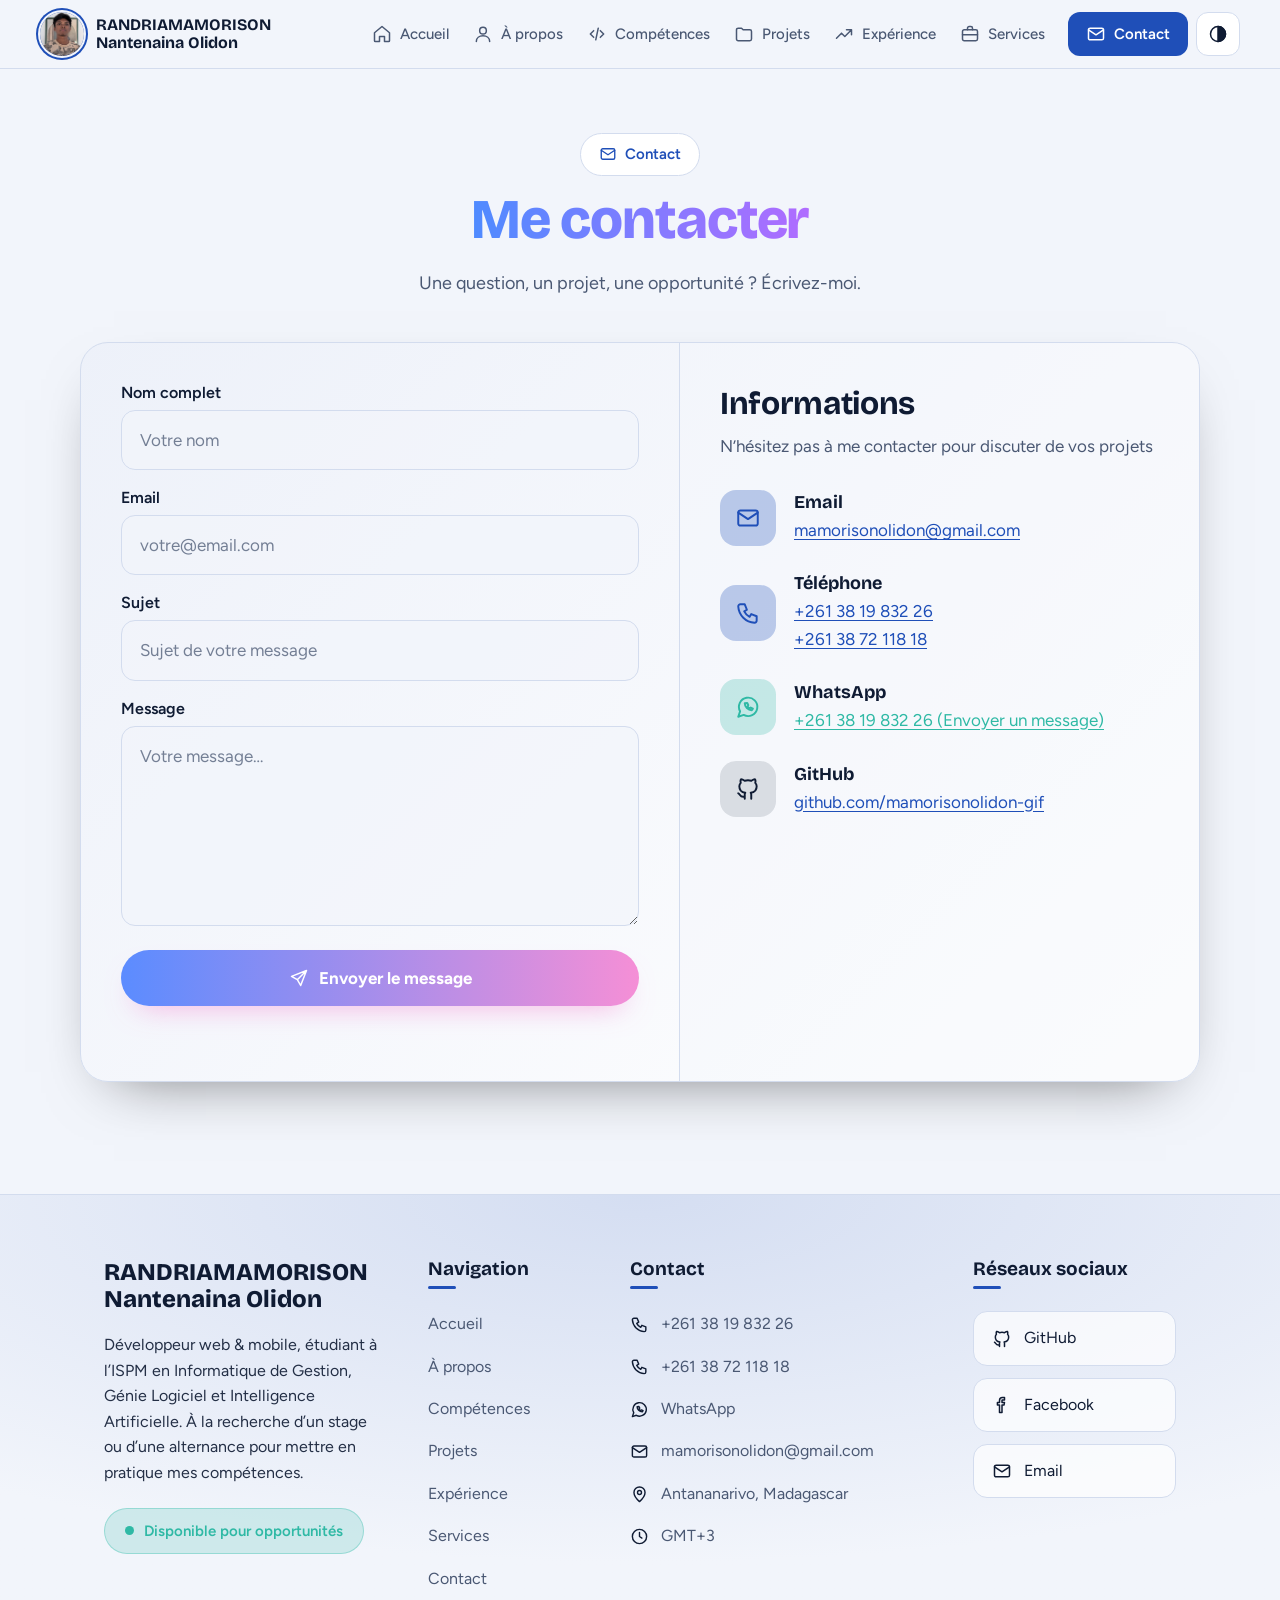
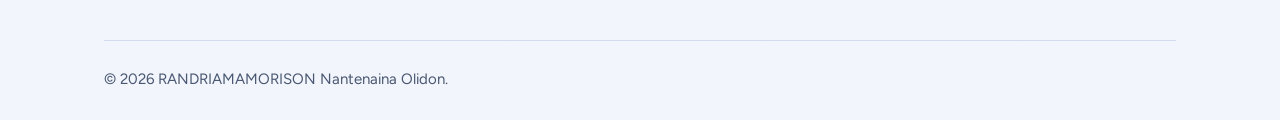
==== commit ab19adfe: "Update contact.html" ====
--- a/contact.html
+++ b/contact.html
@@ -94,12 +94,12 @@
 </ul></div>
 <div class="ft-col"><h3>Réseaux sociaux</h3><ul class="ft-social">
 <li><a href="https://github.com/mamorisonolidon-gif" target="_blank" rel="noopener noreferrer"><svg class="i" aria-hidden="true"><use href="#i-github"/></svg>GitHub</a></li>
-<li><a href="https://www.linkedin.com/in/VOTRE-PROFIL" target="_blank" rel="noopener noreferrer"><svg class="i" aria-hidden="true"><use href="#i-in"/></svg>LinkedIn</a></li>
+
 <li><a href="https://www.facebook.com/Olidon.Randriamamorison" target="_blank" rel="noopener noreferrer"><svg class="i" aria-hidden="true"><use href="#i-fb"/></svg>Facebook</a></li>
 <li><a href="mailto:mamorisonolidon@gmail.com"><svg class="i" aria-hidden="true"><use href="#i-mail"/></svg>Email</a></li>
 </ul></div>
 </div>
-<div class="ft-bottom"><span>© 2026 RANDRIAMAMORISON Nantenaina Olidon. Tous droits réservés.</span><span class="ft-made">Fait avec <svg class="i" aria-hidden="true"><use href="#i-heart"/></svg> en HTML, CSS &amp; JavaScript</span></div>
+<div class="ft-bottom"><span>© 2026 RANDRIAMAMORISON Nantenaina Olidon.</div>
 </div>
 </footer>
 <script src="script.js"></script>
